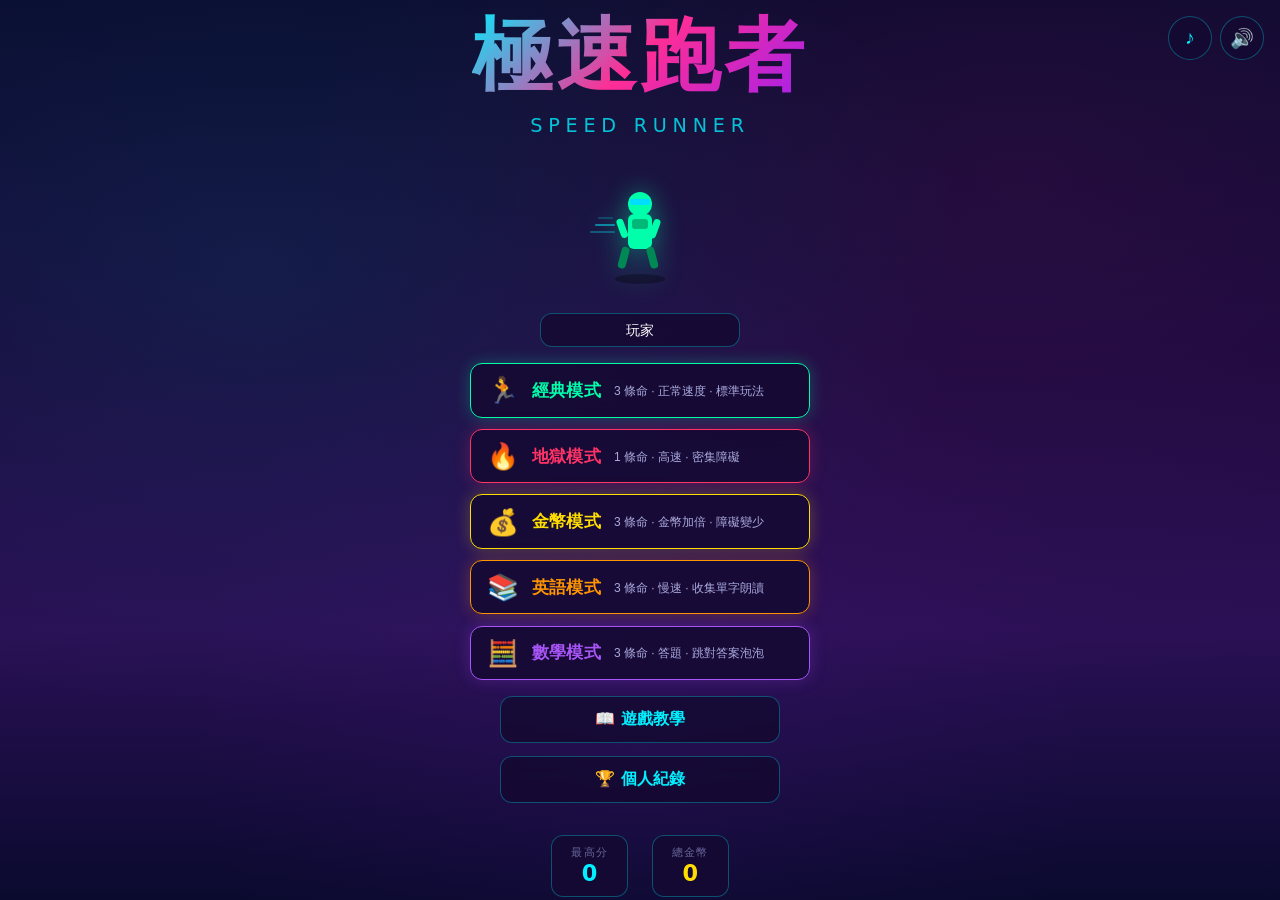
==== index.html @ d7c60a88 "再調慢遊戲速度：初始2.8上限8.5，各模式同步降速" ====
<!DOCTYPE html>
<html lang="zh-TW">
  <head>
    <meta charset="UTF-8" />
    <meta name="viewport" content="width=device-width, initial-scale=1.0, maximum-scale=1.0, user-scalable=no, viewport-fit=cover" />
    <meta name="theme-color" content="#0a0a2e" />
    <meta name="description" content="極速跑者 Speed Runner - 無盡跑酷網頁遊戲" />
    <title>極速跑者 Speed Runner</title>
    <!-- PWA：可安裝到主畫面／桌面 -->
    <link rel="manifest" href="manifest.webmanifest" />
    <link rel="icon" type="image/png" href="icons/icon-192.png" />
    <link rel="apple-touch-icon" href="icons/apple-touch-icon.png" />
    <meta name="mobile-web-app-capable" content="yes" />
    <meta name="apple-mobile-web-app-capable" content="yes" />
    <meta name="apple-mobile-web-app-status-bar-style" content="black-translucent" />
    <meta name="apple-mobile-web-app-title" content="極速跑者" />
    <style>
      html, body { margin: 0; padding: 0; overflow: hidden; background: #0a0a2e; }
      #root { width: 100vw; height: 100vh; height: 100dvh; }
      .app-loading {
        display: flex; align-items: center; justify-content: center;
        width: 100vw; height: 100vh; color: #00f0ff;
        font-family: system-ui, sans-serif; font-size: 1.2rem;
      }
    </style>
    <script type="module" crossorigin src="./assets/index-CB9RARHy.js"></script>
    <link rel="stylesheet" crossorigin href="./assets/index-DEBLhqp8.css">
  </head>
  <body>
    <div id="root">
      <div class="app-loading">載入中…</div>
    </div>
  </body>
</html>
---- assets/index-DEBLhqp8.css ----
:root{--neon-cyan: #00f0ff;--neon-pink: #ff2d95;--neon-purple: #a020f0;--neon-yellow: #ffdd00;--neon-green: #00ffaa;--bg-dark: #0a0a2e;--bg-mid: #1a0a3e;--bg-panel: rgba(20, 10, 50, .85);--bg-panel-light: rgba(40, 20, 80, .7);--border-glow: rgba(0, 240, 255, .3);--text-primary: #ffffff;--text-secondary: #aaaadd;--text-muted: #666699;--danger: #ff3366;--success: #00ffaa;--warning: #ffdd00;--radius: 12px;--radius-lg: 20px;--transition: .2s ease;--font: system-ui, "Microsoft JhengHei", "PingFang TC", sans-serif}*{margin:0;padding:0;box-sizing:border-box;-webkit-tap-highlight-color:transparent}html,body,#root{width:100%;height:100vh;height:100dvh;overflow:hidden;background:var(--bg-dark);font-family:var(--font);color:var(--text-primary);user-select:none;-webkit-user-select:none;touch-action:none}.app{width:100%;height:100%;position:relative;overflow:hidden}@keyframes fadeIn{0%{opacity:0}to{opacity:1}}@keyframes slideUp{0%{opacity:0;transform:translateY(30px)}to{opacity:1;transform:translateY(0)}}@keyframes glowPulse{0%,to{text-shadow:0 0 10px var(--neon-cyan),0 0 20px var(--neon-cyan),0 0 40px var(--neon-cyan)}50%{text-shadow:0 0 15px var(--neon-cyan),0 0 30px var(--neon-cyan),0 0 60px var(--neon-cyan)}}@keyframes float{0%,to{transform:translateY(0)}50%{transform:translateY(-8px)}}@keyframes spin{0%{transform:rotate(0)}to{transform:rotate(360deg)}}@keyframes shimmer{0%{background-position:-200% 0}to{background-position:200% 0}}@keyframes pulse{0%,to{opacity:1}50%{opacity:.6}}.start-screen{width:100%;height:100%;display:flex;flex-direction:column;align-items:center;justify-content:center;position:relative;background:linear-gradient(180deg,#0a0a2e,#1a0a3e 40%,#2a1055,#0a0a2e);animation:fadeIn .5s ease;overflow:hidden}.start-screen:before{content:"";position:absolute;top:0;right:0;bottom:0;left:0;background:radial-gradient(ellipse at 20% 30%,rgba(0,240,255,.08) 0%,transparent 50%),radial-gradient(ellipse at 80% 20%,rgba(255,45,149,.08) 0%,transparent 50%),radial-gradient(ellipse at 50% 80%,rgba(160,32,240,.06) 0%,transparent 50%);pointer-events:none}.start-screen__logo{font-size:clamp(2.5rem,8vw,5rem);font-weight:900;letter-spacing:.05em;background:linear-gradient(135deg,var(--neon-cyan),var(--neon-pink),var(--neon-purple));-webkit-background-clip:text;background-clip:text;-webkit-text-fill-color:transparent;animation:glowPulse 3s ease-in-out infinite;margin-bottom:.2rem;z-index:2}.start-screen__subtitle{font-size:clamp(.8rem,3vw,1.2rem);color:var(--neon-cyan);letter-spacing:.3em;margin-bottom:2rem;opacity:.8;z-index:2}.start-screen__character{width:120px;height:120px;margin-bottom:1.5rem;z-index:2;animation:float 3s ease-in-out infinite}.start-screen__buttons{display:flex;flex-direction:column;gap:.8rem;width:min(280px,80vw);z-index:2}.mode-select{display:flex;flex-direction:column;gap:.7rem;width:min(340px,88vw);z-index:2;margin-bottom:1rem}.mode-card{background:var(--bg-panel);border:1.5px solid;border-radius:var(--radius);padding:.7rem 1rem;cursor:pointer;text-align:left;display:flex;align-items:center;gap:.8rem;transition:transform .15s ease,box-shadow .2s ease;-webkit-backdrop-filter:blur(8px);backdrop-filter:blur(8px);-webkit-tap-highlight-color:transparent}.mode-card:active{transform:scale(.97)}.mode-card__icon{font-size:1.6rem;flex-shrink:0}.mode-card__label{font-size:1.05rem;font-weight:700;letter-spacing:.02em}.mode-card__desc{font-size:.75rem;color:var(--text-secondary);margin-top:.15rem}.start-screen__stats{display:flex;gap:1.5rem;margin-top:2rem;z-index:2}.stat-card{background:var(--bg-panel);border:1px solid var(--border-glow);border-radius:var(--radius);padding:.6rem 1.2rem;text-align:center;-webkit-backdrop-filter:blur(8px);backdrop-filter:blur(8px)}.stat-card__label{font-size:.7rem;color:var(--text-muted);text-transform:uppercase;letter-spacing:.1em}.stat-card__value{font-size:1.4rem;font-weight:700;color:var(--neon-yellow)}.stat-card--score .stat-card__value{color:var(--neon-cyan)}.btn{display:inline-flex;align-items:center;justify-content:center;gap:.5rem;padding:.75rem 1.5rem;border:none;border-radius:var(--radius);font-family:var(--font);font-size:1rem;font-weight:600;cursor:pointer;transition:var(--transition);position:relative;overflow:hidden;-webkit-tap-highlight-color:transparent}.btn:active{transform:scale(.96)}.btn--primary{background:linear-gradient(135deg,var(--neon-cyan),#0088ff);color:#001020;box-shadow:0 0 20px #00f0ff66,inset 0 1px #ffffff4d}.btn--primary:hover{box-shadow:0 0 30px #00f0ff99,inset 0 1px #ffffff4d}.btn--secondary{background:var(--bg-panel);color:var(--neon-cyan);border:1px solid var(--border-glow);-webkit-backdrop-filter:blur(8px);backdrop-filter:blur(8px)}.btn--secondary:hover{background:var(--bg-panel-light);border-color:var(--neon-cyan)}.btn--danger{background:linear-gradient(135deg,var(--danger),#cc0044);color:#fff}.btn--ghost{background:transparent;color:var(--text-secondary);border:1px solid var(--text-muted)}.btn--ghost:hover{color:var(--text-primary);border-color:var(--neon-cyan)}.btn:disabled{opacity:.4;cursor:not-allowed}.sound-toggle{position:absolute;top:1rem;right:1rem;display:flex;gap:.5rem;z-index:10}.sound-toggle__btn{width:44px;height:44px;border:1px solid var(--border-glow);background:var(--bg-panel);border-radius:50%;color:var(--neon-cyan);font-size:1.2rem;cursor:pointer;display:flex;align-items:center;justify-content:center;transition:var(--transition);-webkit-backdrop-filter:blur(8px);backdrop-filter:blur(8px)}.sound-toggle__btn:hover{border-color:var(--neon-cyan);box-shadow:0 0 12px #00f0ff4d}.sound-toggle__btn--off{color:var(--text-muted)}.nickname-input{margin-bottom:1rem;z-index:2}.nickname-input input{background:var(--bg-panel);border:1px solid var(--border-glow);border-radius:var(--radius);padding:.5rem 1rem;color:var(--text-primary);font-family:var(--font);font-size:.9rem;width:min(200px,60vw);text-align:center;outline:none;transition:var(--transition)}.nickname-input input:focus{border-color:var(--neon-cyan);box-shadow:0 0 12px #00f0ff4d}.game-screen{width:100%;height:100%;position:relative;background:var(--bg-dark)}.game-canvas{display:block;width:100%;height:100%;touch-action:none}.hud{position:absolute;top:0;left:0;right:0;padding:.8rem 1rem;display:flex;justify-content:space-between;align-items:flex-start;pointer-events:none;z-index:5}.hud__left,.hud__right{display:flex;flex-direction:column;gap:.4rem}.hud__right{align-items:flex-end}.hud-item{background:var(--bg-panel);border:1px solid var(--border-glow);border-radius:var(--radius);padding:.3rem .7rem;-webkit-backdrop-filter:blur(8px);backdrop-filter:blur(8px);font-size:.85rem;font-weight:600;display:flex;align-items:center;gap:.3rem}.hud-item__label{color:var(--text-muted);font-size:.7rem}.hud-item__value{color:var(--neon-cyan)}.hud-item--coins .hud-item__value{color:var(--neon-yellow)}.hud-item--distance .hud-item__value{color:var(--neon-green)}.hud__lives{display:flex;gap:.3rem}.heart{width:20px;height:20px;color:var(--danger);filter:drop-shadow(0 0 4px rgba(255,51,102,.5))}.heart--empty{color:var(--text-muted);filter:none}.hud__pause-btn{width:44px;height:44px;border:1px solid var(--border-glow);background:var(--bg-panel);border-radius:50%;color:var(--neon-cyan);font-size:1.1rem;cursor:pointer;display:flex;align-items:center;justify-content:center;pointer-events:auto;-webkit-backdrop-filter:blur(8px);backdrop-filter:blur(8px);transition:var(--transition)}.hud__pause-btn:hover{border-color:var(--neon-cyan);box-shadow:0 0 12px #00f0ff4d}.powerup-bar{position:absolute;bottom:1rem;left:50%;transform:translate(-50%);display:flex;gap:.5rem;z-index:5;pointer-events:none}.powerup-badge{display:flex;align-items:center;gap:.3rem;background:var(--bg-panel);border:1px solid;border-radius:var(--radius);padding:.3rem .6rem;-webkit-backdrop-filter:blur(8px);backdrop-filter:blur(8px);font-size:.75rem;font-weight:600;animation:fadeIn .3s ease}.powerup-badge__bar{width:40px;height:4px;background:#ffffff26;border-radius:2px;overflow:hidden}.powerup-badge__fill{height:100%;border-radius:2px;transition:width .1s linear}.overlay{position:absolute;top:0;right:0;bottom:0;left:0;background:#050519bf;-webkit-backdrop-filter:blur(8px);backdrop-filter:blur(8px);display:flex;align-items:center;justify-content:center;z-index:20;animation:fadeIn .2s ease}.overlay__panel{background:var(--bg-panel);border:1px solid var(--border-glow);border-radius:var(--radius-lg);padding:2rem;text-align:center;min-width:min(320px,85vw);box-shadow:0 0 40px #00f0ff26;animation:slideUp .3s ease}.overlay__title{font-size:1.8rem;font-weight:800;color:var(--neon-cyan);margin-bottom:1.5rem;text-shadow:0 0 20px rgba(0,240,255,.5)}.overlay__buttons{display:flex;flex-direction:column;gap:.6rem}.gameover__new-record{color:var(--neon-yellow);font-size:1.1rem;font-weight:700;margin-bottom:.5rem;animation:pulse 1s ease-in-out infinite}.gameover__stats{display:flex;flex-direction:column;gap:.6rem;margin-bottom:1.5rem}.gameover__stat{display:flex;justify-content:space-between;align-items:center;padding:.5rem 1rem;background:var(--bg-panel-light);border-radius:var(--radius)}.gameover__stat-label{color:var(--text-secondary);font-size:.9rem}.gameover__stat-value{color:var(--neon-cyan);font-weight:700;font-size:1.1rem}.tutorial-screen{width:100%;height:100%;display:flex;flex-direction:column;align-items:center;justify-content:center;padding:1.5rem;background:linear-gradient(180deg,#0a0a2e,#1a0a3e);animation:fadeIn .3s ease;overflow-y:auto}.tutorial-screen__title{font-size:1.8rem;font-weight:800;color:var(--neon-cyan);margin-bottom:1.5rem;text-shadow:0 0 20px rgba(0,240,255,.4)}.tutorial-grid{display:grid;grid-template-columns:repeat(auto-fit,minmax(140px,1fr));gap:1rem;max-width:600px;margin-bottom:2rem}.tutorial-card{background:var(--bg-panel);border:1px solid var(--border-glow);border-radius:var(--radius);padding:1rem;text-align:center;-webkit-backdrop-filter:blur(8px);backdrop-filter:blur(8px)}.tutorial-card__icon{font-size:2rem;margin-bottom:.5rem;color:var(--neon-cyan)}.tutorial-card__title{font-size:.95rem;font-weight:700;margin-bottom:.3rem}.tutorial-card__desc{font-size:.8rem;color:var(--text-secondary);line-height:1.4}.leaderboard-screen{width:100%;height:100%;display:flex;flex-direction:column;align-items:center;padding:1.5rem;background:linear-gradient(180deg,#0a0a2e,#1a0a3e);animation:fadeIn .3s ease;overflow-y:auto}.leaderboard-screen__title{font-size:1.8rem;font-weight:800;color:var(--neon-cyan);margin-bottom:1.5rem;text-shadow:0 0 20px rgba(0,240,255,.4)}.leaderboard-best{display:flex;gap:1rem;margin-bottom:1.5rem;width:min(500px,90vw)}.leaderboard-best__card{flex:1;background:var(--bg-panel);border:1px solid var(--border-glow);border-radius:var(--radius);padding:.8rem;text-align:center}.leaderboard-best__label{font-size:.75rem;color:var(--text-muted);text-transform:uppercase;letter-spacing:.05em}.leaderboard-best__value{font-size:1.4rem;font-weight:800}.leaderboard-records{width:min(500px,90vw);max-height:40vh;overflow-y:auto}.leaderboard-record{display:flex;justify-content:space-between;align-items:center;padding:.5rem 1rem;background:var(--bg-panel);border:1px solid var(--border-glow);border-radius:var(--radius);margin-bottom:.4rem;font-size:.85rem}.leaderboard-record__rank{color:var(--neon-yellow);font-weight:700;width:30px}.leaderboard-record__info{flex:1;color:var(--text-secondary);font-size:.75rem}.leaderboard-record__score{color:var(--neon-cyan);font-weight:700}.leaderboard-empty{color:var(--text-muted);text-align:center;padding:2rem}.leaderboard-note{margin-top:1rem;font-size:.75rem;color:var(--text-muted);text-align:center;max-width:400px}.touch-controls{position:absolute;bottom:0;left:0;right:0;display:none;justify-content:space-between;align-items:flex-end;padding:1rem;z-index:10;pointer-events:none}.touch-controls--visible{display:flex}.touch-controls__group{display:flex;gap:1.2rem;pointer-events:auto}.touch-btn{min-width:96px;height:60px;padding:0 1.1rem;border:1px solid var(--border-glow);background:var(--bg-panel);border-radius:999px;color:var(--neon-cyan);font-size:1.05rem;font-weight:700;cursor:pointer;display:flex;align-items:center;justify-content:center;gap:.35rem;-webkit-backdrop-filter:blur(8px);backdrop-filter:blur(8px);transition:var(--transition);-webkit-tap-highlight-color:transparent}.touch-btn--slide{color:#ff6bb5}.touch-btn:active{background:var(--bg-panel-light);border-color:var(--neon-cyan);box-shadow:0 0 12px #00f0ff4d;transform:scale(.92)}@media (max-width: 768px){.start-screen__logo{font-size:2.5rem}.hud{padding:.5rem}.hud-item{font-size:.75rem;padding:.25rem .5rem}.overlay__panel{padding:1.5rem}}@media (orientation: landscape) and (max-height: 500px){.start-screen{justify-content:flex-start;padding-top:1rem}.start-screen__logo{font-size:2rem;margin-bottom:.2rem}.start-screen__subtitle{margin-bottom:.5rem}.start-screen__character{display:none}.start-screen__buttons{flex-direction:row;flex-wrap:wrap;justify-content:center;width:100%;max-width:600px}.start-screen__buttons .btn{width:auto;padding:.5rem 1rem}.start-screen__stats{margin-top:.8rem;gap:.8rem}}@media (max-width: 480px){.touch-controls--visible{display:flex}}::-webkit-scrollbar{width:6px}::-webkit-scrollbar-track{background:transparent}::-webkit-scrollbar-thumb{background:var(--border-glow);border-radius:3px}
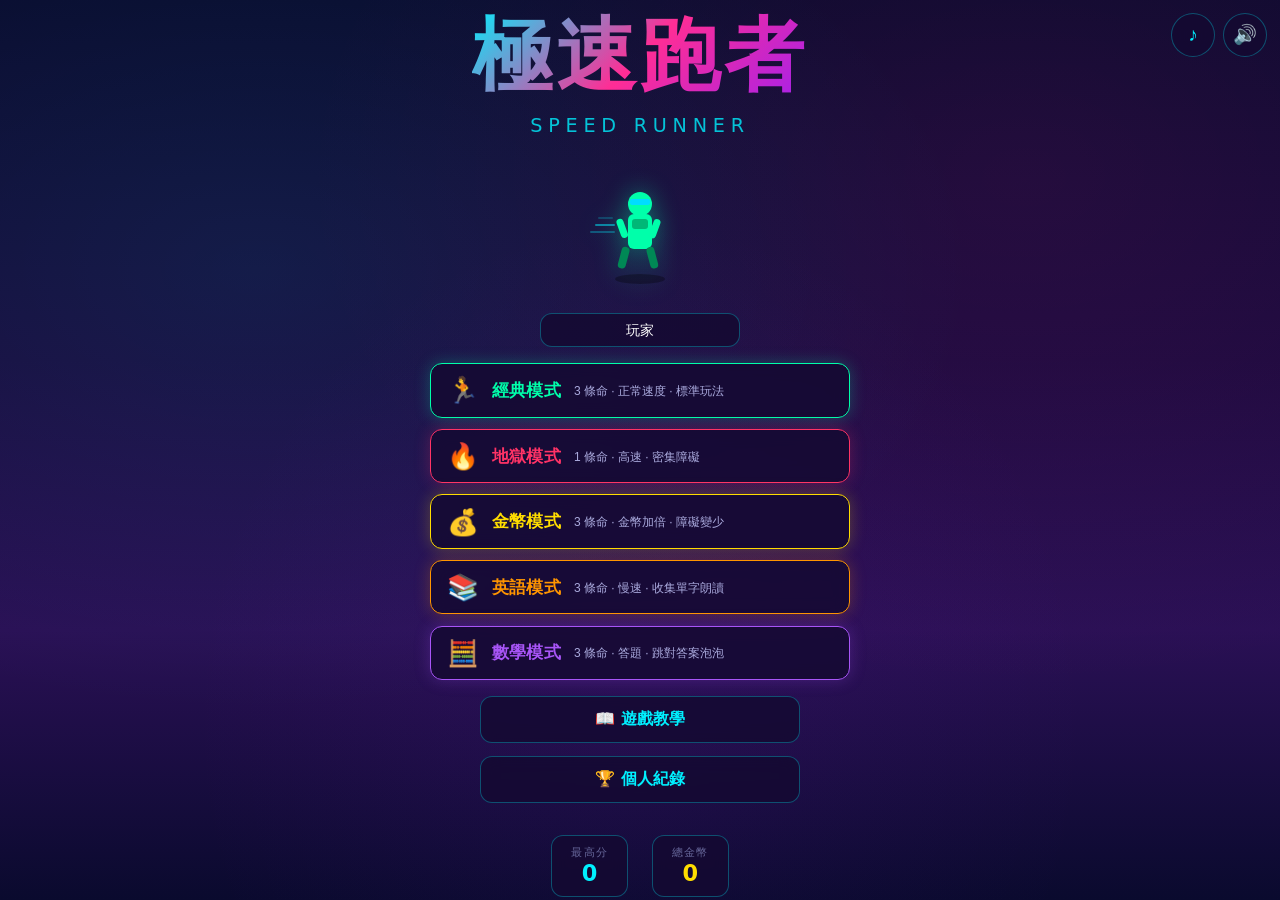
==== commit f16c627f: "適配各種手機平板：安全區域、響應式尺寸、iOS動態網址列、橫屏優化" ====
--- a/index.html
+++ b/index.html
@@ -23,8 +23,8 @@
         font-family: system-ui, sans-serif; font-size: 1.2rem;
       }
     </style>
-    <script type="module" crossorigin src="./assets/index-CB9RARHy.js"></script>
-    <link rel="stylesheet" crossorigin href="./assets/index-DEBLhqp8.css">
+    <script type="module" crossorigin src="./assets/index-eSO0o65W.js"></script>
+    <link rel="stylesheet" crossorigin href="./assets/index-DS0t7tgN.css">
   </head>
   <body>
     <div id="root">
--- a/assets/index-DS0t7tgN.css
+++ b/assets/index-DS0t7tgN.css
@@ -0,0 +1 @@
+:root{--neon-cyan: #00f0ff;--neon-pink: #ff2d95;--neon-purple: #a020f0;--neon-yellow: #ffdd00;--neon-green: #00ffaa;--bg-dark: #0a0a2e;--bg-mid: #1a0a3e;--bg-panel: rgba(20, 10, 50, .85);--bg-panel-light: rgba(40, 20, 80, .7);--border-glow: rgba(0, 240, 255, .3);--text-primary: #ffffff;--text-secondary: #aaaadd;--text-muted: #666699;--danger: #ff3366;--success: #00ffaa;--warning: #ffdd00;--radius: 12px;--radius-lg: 20px;--transition: .2s ease;--font: system-ui, "Microsoft JhengHei", "PingFang TC", sans-serif;--safe-top: env(safe-area-inset-top, 0px);--safe-bottom: env(safe-area-inset-bottom, 0px);--safe-left: env(safe-area-inset-left, 0px);--safe-right: env(safe-area-inset-right, 0px)}*{margin:0;padding:0;box-sizing:border-box;-webkit-tap-highlight-color:transparent}html,body,#root{width:100%;height:100vh;height:100dvh;overflow:hidden;background:var(--bg-dark);font-family:var(--font);color:var(--text-primary);user-select:none;-webkit-user-select:none;touch-action:none}.app{width:100%;height:100%;position:relative;overflow:hidden}@keyframes fadeIn{0%{opacity:0}to{opacity:1}}@keyframes slideUp{0%{opacity:0;transform:translateY(30px)}to{opacity:1;transform:translateY(0)}}@keyframes glowPulse{0%,to{text-shadow:0 0 10px var(--neon-cyan),0 0 20px var(--neon-cyan),0 0 40px var(--neon-cyan)}50%{text-shadow:0 0 15px var(--neon-cyan),0 0 30px var(--neon-cyan),0 0 60px var(--neon-cyan)}}@keyframes float{0%,to{transform:translateY(0)}50%{transform:translateY(-8px)}}@keyframes spin{0%{transform:rotate(0)}to{transform:rotate(360deg)}}@keyframes shimmer{0%{background-position:-200% 0}to{background-position:200% 0}}@keyframes pulse{0%,to{opacity:1}50%{opacity:.6}}.start-screen{width:100%;height:100%;display:flex;flex-direction:column;align-items:center;justify-content:center;position:relative;background:linear-gradient(180deg,#0a0a2e,#1a0a3e 40%,#2a1055,#0a0a2e);animation:fadeIn .5s ease;overflow:hidden;padding:calc(1rem + var(--safe-top)) calc(1rem + var(--safe-right)) calc(1rem + var(--safe-bottom)) calc(1rem + var(--safe-left))}.start-screen:before{content:"";position:absolute;top:0;right:0;bottom:0;left:0;background:radial-gradient(ellipse at 20% 30%,rgba(0,240,255,.08) 0%,transparent 50%),radial-gradient(ellipse at 80% 20%,rgba(255,45,149,.08) 0%,transparent 50%),radial-gradient(ellipse at 50% 80%,rgba(160,32,240,.06) 0%,transparent 50%);pointer-events:none}.start-screen__logo{font-size:clamp(2.5rem,8vw,5rem);font-weight:900;letter-spacing:.05em;background:linear-gradient(135deg,var(--neon-cyan),var(--neon-pink),var(--neon-purple));-webkit-background-clip:text;background-clip:text;-webkit-text-fill-color:transparent;animation:glowPulse 3s ease-in-out infinite;margin-bottom:.2rem;z-index:2}.start-screen__subtitle{font-size:clamp(.8rem,3vw,1.2rem);color:var(--neon-cyan);letter-spacing:.3em;margin-bottom:2rem;opacity:.8;z-index:2}.start-screen__character{width:120px;height:120px;margin-bottom:1.5rem;z-index:2;animation:float 3s ease-in-out infinite}.start-screen__buttons{display:flex;flex-direction:column;gap:.8rem;width:min(280px,80vw);z-index:2}.mode-select{display:flex;flex-direction:column;gap:.7rem;width:min(340px,88vw);z-index:2;margin-bottom:1rem}.mode-card{background:var(--bg-panel);border:1.5px solid;border-radius:var(--radius);padding:.7rem 1rem;cursor:pointer;text-align:left;display:flex;align-items:center;gap:.8rem;transition:transform .15s ease,box-shadow .2s ease;-webkit-backdrop-filter:blur(8px);backdrop-filter:blur(8px);-webkit-tap-highlight-color:transparent}.mode-card:active{transform:scale(.97)}.mode-card__icon{font-size:1.6rem;flex-shrink:0}.mode-card__label{font-size:1.05rem;font-weight:700;letter-spacing:.02em}.mode-card__desc{font-size:.75rem;color:var(--text-secondary);margin-top:.15rem}.start-screen__stats{display:flex;gap:1.5rem;margin-top:2rem;z-index:2}.stat-card{background:var(--bg-panel);border:1px solid var(--border-glow);border-radius:var(--radius);padding:.6rem 1.2rem;text-align:center;-webkit-backdrop-filter:blur(8px);backdrop-filter:blur(8px)}.stat-card__label{font-size:.7rem;color:var(--text-muted);text-transform:uppercase;letter-spacing:.1em}.stat-card__value{font-size:1.4rem;font-weight:700;color:var(--neon-yellow)}.stat-card--score .stat-card__value{color:var(--neon-cyan)}.btn{display:inline-flex;align-items:center;justify-content:center;gap:.5rem;padding:.75rem 1.5rem;border:none;border-radius:var(--radius);font-family:var(--font);font-size:1rem;font-weight:600;cursor:pointer;transition:var(--transition);position:relative;overflow:hidden;-webkit-tap-highlight-color:transparent}.btn:active{transform:scale(.96)}.btn--primary{background:linear-gradient(135deg,var(--neon-cyan),#0088ff);color:#001020;box-shadow:0 0 20px #00f0ff66,inset 0 1px #ffffff4d}.btn--primary:hover{box-shadow:0 0 30px #00f0ff99,inset 0 1px #ffffff4d}.btn--secondary{background:var(--bg-panel);color:var(--neon-cyan);border:1px solid var(--border-glow);-webkit-backdrop-filter:blur(8px);backdrop-filter:blur(8px)}.btn--secondary:hover{background:var(--bg-panel-light);border-color:var(--neon-cyan)}.btn--danger{background:linear-gradient(135deg,var(--danger),#cc0044);color:#fff}.btn--ghost{background:transparent;color:var(--text-secondary);border:1px solid var(--text-muted)}.btn--ghost:hover{color:var(--text-primary);border-color:var(--neon-cyan)}.btn:disabled{opacity:.4;cursor:not-allowed}.sound-toggle{position:absolute;top:calc(.8rem + var(--safe-top));right:calc(.8rem + var(--safe-right));display:flex;gap:.5rem;z-index:10}.sound-toggle__btn{width:44px;height:44px;border:1px solid var(--border-glow);background:var(--bg-panel);border-radius:50%;color:var(--neon-cyan);font-size:1.2rem;cursor:pointer;display:flex;align-items:center;justify-content:center;transition:var(--transition);-webkit-backdrop-filter:blur(8px);backdrop-filter:blur(8px)}.sound-toggle__btn:hover{border-color:var(--neon-cyan);box-shadow:0 0 12px #00f0ff4d}.sound-toggle__btn--off{color:var(--text-muted)}.nickname-input{margin-bottom:1rem;z-index:2}.nickname-input input{background:var(--bg-panel);border:1px solid var(--border-glow);border-radius:var(--radius);padding:.5rem 1rem;color:var(--text-primary);font-family:var(--font);font-size:.9rem;width:min(200px,60vw);text-align:center;outline:none;transition:var(--transition)}.nickname-input input:focus{border-color:var(--neon-cyan);box-shadow:0 0 12px #00f0ff4d}.game-screen{width:100%;height:100%;position:relative;background:var(--bg-dark)}.game-canvas{display:block;width:100%;height:100%;touch-action:none}.hud{position:absolute;top:0;left:0;right:0;padding:calc(.5rem + var(--safe-top)) calc(.7rem + var(--safe-right)) .5rem calc(.7rem + var(--safe-left));display:flex;justify-content:space-between;align-items:flex-start;pointer-events:none;z-index:5;gap:.4rem}.hud__left,.hud__right{display:flex;flex-direction:column;gap:.4rem}.hud__right{align-items:flex-end}.hud-item{background:var(--bg-panel);border:1px solid var(--border-glow);border-radius:var(--radius);padding:.3rem .7rem;-webkit-backdrop-filter:blur(8px);backdrop-filter:blur(8px);font-size:.85rem;font-weight:600;display:flex;align-items:center;gap:.3rem}.hud-item__label{color:var(--text-muted);font-size:.7rem}.hud-item__value{color:var(--neon-cyan)}.hud-item--coins .hud-item__value{color:var(--neon-yellow)}.hud-item--distance .hud-item__value{color:var(--neon-green)}.hud__lives{display:flex;gap:.3rem}.heart{width:20px;height:20px;color:var(--danger);filter:drop-shadow(0 0 4px rgba(255,51,102,.5))}.heart--empty{color:var(--text-muted);filter:none}.hud__pause-btn{width:44px;height:44px;border:1px solid var(--border-glow);background:var(--bg-panel);border-radius:50%;color:var(--neon-cyan);font-size:1.1rem;cursor:pointer;display:flex;align-items:center;justify-content:center;pointer-events:auto;-webkit-backdrop-filter:blur(8px);backdrop-filter:blur(8px);transition:var(--transition)}.hud__pause-btn:hover{border-color:var(--neon-cyan);box-shadow:0 0 12px #00f0ff4d}.powerup-bar{position:absolute;bottom:calc(1rem + var(--safe-bottom));left:50%;transform:translate(-50%);display:flex;gap:.5rem;z-index:5;pointer-events:none}.powerup-badge{display:flex;align-items:center;gap:.3rem;background:var(--bg-panel);border:1px solid;border-radius:var(--radius);padding:.3rem .6rem;-webkit-backdrop-filter:blur(8px);backdrop-filter:blur(8px);font-size:.75rem;font-weight:600;animation:fadeIn .3s ease}.powerup-badge__bar{width:40px;height:4px;background:#ffffff26;border-radius:2px;overflow:hidden}.powerup-badge__fill{height:100%;border-radius:2px;transition:width .1s linear}.overlay{position:absolute;top:0;right:0;bottom:0;left:0;background:#050519bf;-webkit-backdrop-filter:blur(8px);backdrop-filter:blur(8px);display:flex;align-items:center;justify-content:center;z-index:20;animation:fadeIn .2s ease}.overlay__panel{background:var(--bg-panel);border:1px solid var(--border-glow);border-radius:var(--radius-lg);padding:2rem;text-align:center;min-width:min(320px,85vw);max-width:calc(100vw - 2rem - var(--safe-left) - var(--safe-right));max-height:calc(100vh - 2rem - var(--safe-top) - var(--safe-bottom));overflow-y:auto;box-shadow:0 0 40px #00f0ff26;animation:slideUp .3s ease}.overlay__title{font-size:1.8rem;font-weight:800;color:var(--neon-cyan);margin-bottom:1.5rem;text-shadow:0 0 20px rgba(0,240,255,.5)}.overlay__buttons{display:flex;flex-direction:column;gap:.6rem}.gameover__new-record{color:var(--neon-yellow);font-size:1.1rem;font-weight:700;margin-bottom:.5rem;animation:pulse 1s ease-in-out infinite}.gameover__stats{display:flex;flex-direction:column;gap:.6rem;margin-bottom:1.5rem}.gameover__stat{display:flex;justify-content:space-between;align-items:center;padding:.5rem 1rem;background:var(--bg-panel-light);border-radius:var(--radius)}.gameover__stat-label{color:var(--text-secondary);font-size:.9rem}.gameover__stat-value{color:var(--neon-cyan);font-weight:700;font-size:1.1rem}.tutorial-screen{width:100%;height:100%;display:flex;flex-direction:column;align-items:center;justify-content:center;padding:calc(1.5rem + var(--safe-top)) calc(1.5rem + var(--safe-right)) calc(1.5rem + var(--safe-bottom)) calc(1.5rem + var(--safe-left));background:linear-gradient(180deg,#0a0a2e,#1a0a3e);animation:fadeIn .3s ease;overflow-y:auto}.tutorial-screen__title{font-size:1.8rem;font-weight:800;color:var(--neon-cyan);margin-bottom:1.5rem;text-shadow:0 0 20px rgba(0,240,255,.4)}.tutorial-grid{display:grid;grid-template-columns:repeat(auto-fit,minmax(140px,1fr));gap:1rem;max-width:600px;margin-bottom:2rem}.tutorial-card{background:var(--bg-panel);border:1px solid var(--border-glow);border-radius:var(--radius);padding:1rem;text-align:center;-webkit-backdrop-filter:blur(8px);backdrop-filter:blur(8px)}.tutorial-card__icon{font-size:2rem;margin-bottom:.5rem;color:var(--neon-cyan)}.tutorial-card__title{font-size:.95rem;font-weight:700;margin-bottom:.3rem}.tutorial-card__desc{font-size:.8rem;color:var(--text-secondary);line-height:1.4}.leaderboard-screen{width:100%;height:100%;display:flex;flex-direction:column;align-items:center;padding:calc(1.5rem + var(--safe-top)) calc(1.5rem + var(--safe-right)) calc(1.5rem + var(--safe-bottom)) calc(1.5rem + var(--safe-left));background:linear-gradient(180deg,#0a0a2e,#1a0a3e);animation:fadeIn .3s ease;overflow-y:auto}.leaderboard-screen__title{font-size:1.8rem;font-weight:800;color:var(--neon-cyan);margin-bottom:1.5rem;text-shadow:0 0 20px rgba(0,240,255,.4)}.leaderboard-best{display:flex;gap:1rem;margin-bottom:1.5rem;width:min(500px,90vw)}.leaderboard-best__card{flex:1;background:var(--bg-panel);border:1px solid var(--border-glow);border-radius:var(--radius);padding:.8rem;text-align:center}.leaderboard-best__label{font-size:.75rem;color:var(--text-muted);text-transform:uppercase;letter-spacing:.05em}.leaderboard-best__value{font-size:1.4rem;font-weight:800}.leaderboard-records{width:min(500px,90vw);max-height:40vh;overflow-y:auto}.leaderboard-record{display:flex;justify-content:space-between;align-items:center;padding:.5rem 1rem;background:var(--bg-panel);border:1px solid var(--border-glow);border-radius:var(--radius);margin-bottom:.4rem;font-size:.85rem}.leaderboard-record__rank{color:var(--neon-yellow);font-weight:700;width:30px}.leaderboard-record__info{flex:1;color:var(--text-secondary);font-size:.75rem}.leaderboard-record__score{color:var(--neon-cyan);font-weight:700}.leaderboard-empty{color:var(--text-muted);text-align:center;padding:2rem}.leaderboard-note{margin-top:1rem;font-size:.75rem;color:var(--text-muted);text-align:center;max-width:400px}.touch-controls{position:absolute;bottom:0;left:0;right:0;display:none;justify-content:space-between;align-items:flex-end;padding:.8rem 1rem calc(.8rem + var(--safe-bottom));z-index:10;pointer-events:none}.touch-controls--visible{display:flex}.touch-controls__group{display:flex;gap:.8rem;pointer-events:auto}.touch-btn{min-width:clamp(80px,22vw,130px);height:clamp(52px,9vh,68px);padding:0 clamp(.8rem,2vw,1.3rem);border:1px solid var(--border-glow);background:var(--bg-panel);border-radius:999px;color:var(--neon-cyan);font-size:clamp(.9rem,2.4vw,1.15rem);font-weight:700;cursor:pointer;display:flex;align-items:center;justify-content:center;gap:.3rem;-webkit-backdrop-filter:blur(8px);backdrop-filter:blur(8px);transition:var(--transition);-webkit-tap-highlight-color:transparent}.touch-btn--slide{color:#ff6bb5}.touch-btn:active{background:var(--bg-panel-light);border-color:var(--neon-cyan);box-shadow:0 0 12px #00f0ff4d;transform:scale(.92)}@media (max-width: 480px){.hud-item{font-size:.72rem;padding:.2rem .45rem}.hud-item__label{font-size:.62rem}.heart{width:16px;height:16px}.hud__pause-btn{width:38px;height:38px;font-size:1rem}.mode-card{padding:.55rem .8rem}.mode-card__label{font-size:.95rem}.overlay__panel{padding:1.2rem;min-width:min(280px,90vw)}.overlay__title{font-size:1.4rem}}@media (min-width: 768px) and (max-width: 1024px){.hud-item{font-size:.95rem;padding:.35rem .8rem}.hud__pause-btn{width:50px;height:50px;font-size:1.2rem}.heart{width:24px;height:24px}.sound-toggle__btn{width:50px;height:50px;font-size:1.4rem}.btn{font-size:1.1rem;padding:.85rem 1.6rem}}@media (orientation: landscape) and (max-height: 500px){.start-screen{justify-content:flex-start;padding-top:calc(.5rem + var(--safe-top))}.start-screen__logo{font-size:clamp(1.6rem,5vh,2.4rem);margin-bottom:.1rem}.start-screen__subtitle{margin-bottom:.4rem;font-size:.75rem}.start-screen__character{display:none}.start-screen__buttons{flex-direction:row;flex-wrap:wrap;justify-content:center;width:100%;max-width:600px;gap:.5rem}.start-screen__buttons .btn{width:auto;padding:.45rem .9rem;font-size:.85rem}.start-screen__stats{margin-top:.6rem;gap:.6rem}.stat-card{padding:.4rem .8rem}.stat-card__value{font-size:1.1rem}.hud{padding:calc(.3rem + var(--safe-top)) calc(.5rem + var(--safe-right)) .3rem calc(.5rem + var(--safe-left))}.hud-item{font-size:.7rem;padding:.15rem .4rem}.heart{width:14px;height:14px}.touch-btn{height:clamp(40px,11vh,52px);min-width:clamp(70px,15vw,110px);font-size:clamp(.8rem,2vw,1rem)}}@media (min-width: 1025px){.mode-select{width:min(420px,60vw)}.start-screen__buttons{width:min(320px,50vw)}}::-webkit-scrollbar{width:6px}::-webkit-scrollbar-track{background:transparent}::-webkit-scrollbar-thumb{background:var(--border-glow);border-radius:3px}
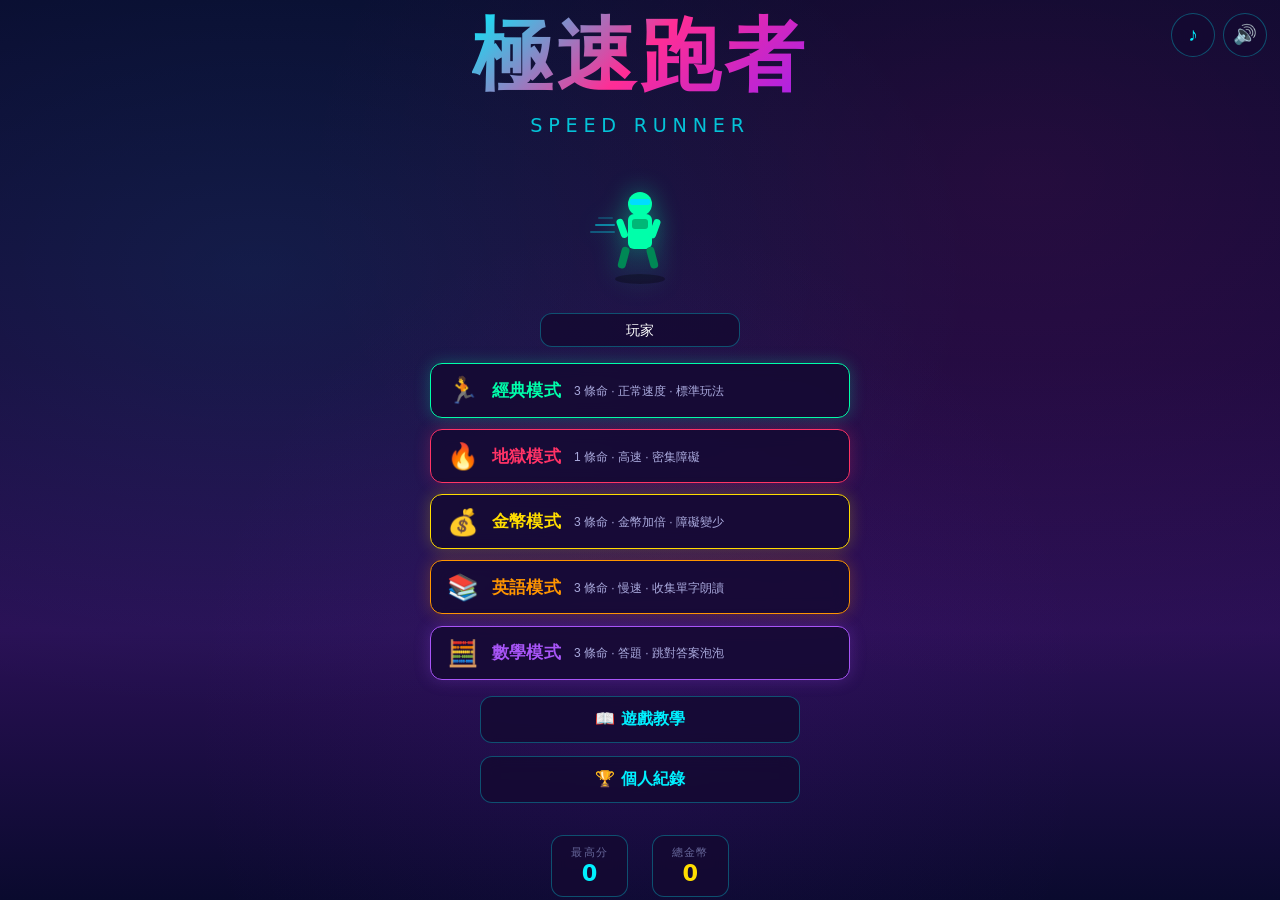
==== commit 7650324e: "調整手感：跳躍更高更久、滑行時間加長、障礙物間隔拉大" ====
--- a/index.html
+++ b/index.html
@@ -23,7 +23,7 @@
         font-family: system-ui, sans-serif; font-size: 1.2rem;
       }
     </style>
-    <script type="module" crossorigin src="./assets/index-eSO0o65W.js"></script>
+    <script type="module" crossorigin src="./assets/index-BTUTu0kx.js"></script>
     <link rel="stylesheet" crossorigin href="./assets/index-DS0t7tgN.css">
   </head>
   <body>
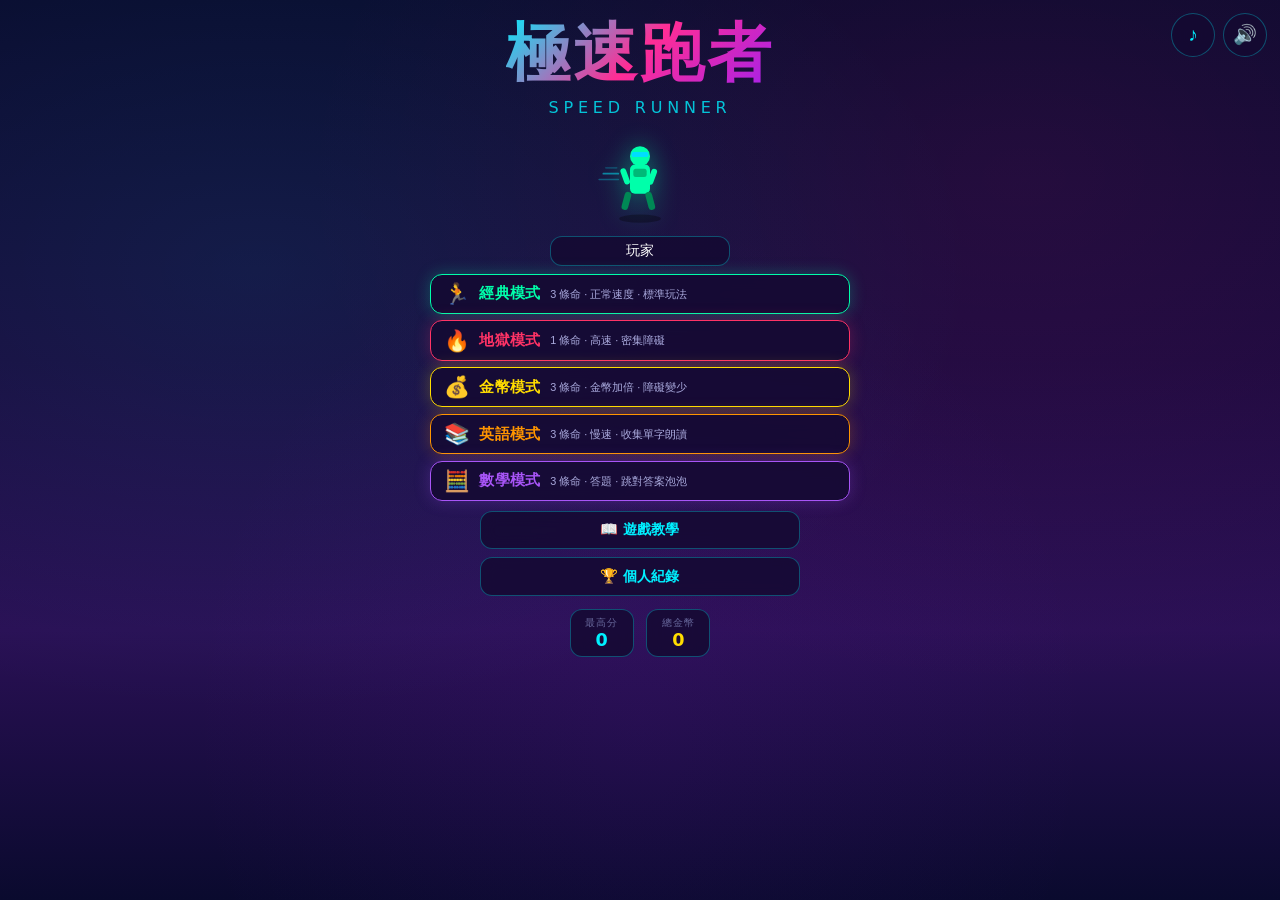
==== commit 9c8d78e6: "精簡主畫面：縮小標題/角色/卡片間距，手機一頁看完" ====
--- a/index.html
+++ b/index.html
@@ -23,8 +23,8 @@
         font-family: system-ui, sans-serif; font-size: 1.2rem;
       }
     </style>
-    <script type="module" crossorigin src="./assets/index-BTUTu0kx.js"></script>
-    <link rel="stylesheet" crossorigin href="./assets/index-DS0t7tgN.css">
+    <script type="module" crossorigin src="./assets/index-Dq6ZxQnH.js"></script>
+    <link rel="stylesheet" crossorigin href="./assets/index-DbuwLztr.css">
   </head>
   <body>
     <div id="root">
--- a/assets/index-DbuwLztr.css
+++ b/assets/index-DbuwLztr.css
@@ -0,0 +1 @@
+:root{--neon-cyan: #00f0ff;--neon-pink: #ff2d95;--neon-purple: #a020f0;--neon-yellow: #ffdd00;--neon-green: #00ffaa;--bg-dark: #0a0a2e;--bg-mid: #1a0a3e;--bg-panel: rgba(20, 10, 50, .85);--bg-panel-light: rgba(40, 20, 80, .7);--border-glow: rgba(0, 240, 255, .3);--text-primary: #ffffff;--text-secondary: #aaaadd;--text-muted: #666699;--danger: #ff3366;--success: #00ffaa;--warning: #ffdd00;--radius: 12px;--radius-lg: 20px;--transition: .2s ease;--font: system-ui, "Microsoft JhengHei", "PingFang TC", sans-serif;--safe-top: env(safe-area-inset-top, 0px);--safe-bottom: env(safe-area-inset-bottom, 0px);--safe-left: env(safe-area-inset-left, 0px);--safe-right: env(safe-area-inset-right, 0px)}*{margin:0;padding:0;box-sizing:border-box;-webkit-tap-highlight-color:transparent}html,body,#root{width:100%;height:100vh;height:100dvh;overflow:hidden;background:var(--bg-dark);font-family:var(--font);color:var(--text-primary);user-select:none;-webkit-user-select:none;touch-action:none}.app{width:100%;height:100%;position:relative;overflow:hidden}@keyframes fadeIn{0%{opacity:0}to{opacity:1}}@keyframes slideUp{0%{opacity:0;transform:translateY(30px)}to{opacity:1;transform:translateY(0)}}@keyframes glowPulse{0%,to{text-shadow:0 0 10px var(--neon-cyan),0 0 20px var(--neon-cyan),0 0 40px var(--neon-cyan)}50%{text-shadow:0 0 15px var(--neon-cyan),0 0 30px var(--neon-cyan),0 0 60px var(--neon-cyan)}}@keyframes float{0%,to{transform:translateY(0)}50%{transform:translateY(-8px)}}@keyframes spin{0%{transform:rotate(0)}to{transform:rotate(360deg)}}@keyframes shimmer{0%{background-position:-200% 0}to{background-position:200% 0}}@keyframes pulse{0%,to{opacity:1}50%{opacity:.6}}.start-screen{width:100%;height:100%;display:flex;flex-direction:column;align-items:center;justify-content:flex-start;position:relative;background:linear-gradient(180deg,#0a0a2e,#1a0a3e 40%,#2a1055,#0a0a2e);animation:fadeIn .5s ease;overflow-y:auto;overflow-x:hidden;-webkit-overflow-scrolling:touch;padding:calc(.6rem + var(--safe-top)) calc(.6rem + var(--safe-right)) calc(.6rem + var(--safe-bottom)) calc(.6rem + var(--safe-left))}.start-screen:before{content:"";position:absolute;top:0;right:0;bottom:0;left:0;background:radial-gradient(ellipse at 20% 30%,rgba(0,240,255,.08) 0%,transparent 50%),radial-gradient(ellipse at 80% 20%,rgba(255,45,149,.08) 0%,transparent 50%),radial-gradient(ellipse at 50% 80%,rgba(160,32,240,.06) 0%,transparent 50%);pointer-events:none}.start-screen__logo{font-size:clamp(2rem,7vw,4rem);font-weight:900;letter-spacing:.05em;background:linear-gradient(135deg,var(--neon-cyan),var(--neon-pink),var(--neon-purple));-webkit-background-clip:text;background-clip:text;-webkit-text-fill-color:transparent;animation:glowPulse 3s ease-in-out infinite;margin-bottom:.1rem;z-index:2}.start-screen__subtitle{font-size:clamp(.65rem,2.5vw,1rem);color:var(--neon-cyan);letter-spacing:.3em;margin-bottom:.6rem;opacity:.8;z-index:2}.start-screen__character{width:clamp(60px,18vw,100px);height:clamp(60px,18vw,100px);margin-bottom:.6rem;z-index:2;animation:float 3s ease-in-out infinite}.start-screen__buttons{display:flex;flex-direction:column;gap:.5rem;width:min(280px,85vw);z-index:2}.mode-select{display:flex;flex-direction:column;gap:.4rem;width:min(340px,90vw);z-index:2;margin-bottom:.6rem}.mode-card{background:var(--bg-panel);border:1.5px solid;border-radius:var(--radius);padding:.45rem .8rem;cursor:pointer;text-align:left;display:flex;align-items:center;gap:.6rem;transition:transform .15s ease,box-shadow .2s ease;-webkit-backdrop-filter:blur(8px);backdrop-filter:blur(8px);-webkit-tap-highlight-color:transparent}.mode-card:active{transform:scale(.97)}.mode-card__icon{font-size:1.3rem;flex-shrink:0}.mode-card__label{font-size:.95rem;font-weight:700;letter-spacing:.02em}.mode-card__desc{font-size:.68rem;color:var(--text-secondary);margin-top:.1rem}.start-screen__stats{display:flex;gap:.8rem;margin-top:.8rem;z-index:2}.stat-card{background:var(--bg-panel);border:1px solid var(--border-glow);border-radius:var(--radius);padding:.4rem .9rem;text-align:center;-webkit-backdrop-filter:blur(8px);backdrop-filter:blur(8px)}.stat-card__label{font-size:.62rem;color:var(--text-muted);text-transform:uppercase;letter-spacing:.1em}.stat-card__value{font-size:1.1rem;font-weight:700;color:var(--neon-yellow)}.stat-card--score .stat-card__value{color:var(--neon-cyan)}.btn{display:inline-flex;align-items:center;justify-content:center;gap:.4rem;padding:.55rem 1.2rem;border:none;border-radius:var(--radius);font-family:var(--font);font-size:.9rem;font-weight:600;cursor:pointer;transition:var(--transition);position:relative;overflow:hidden;-webkit-tap-highlight-color:transparent}.btn:active{transform:scale(.96)}.btn--primary{background:linear-gradient(135deg,var(--neon-cyan),#0088ff);color:#001020;box-shadow:0 0 20px #00f0ff66,inset 0 1px #ffffff4d}.btn--primary:hover{box-shadow:0 0 30px #00f0ff99,inset 0 1px #ffffff4d}.btn--secondary{background:var(--bg-panel);color:var(--neon-cyan);border:1px solid var(--border-glow);-webkit-backdrop-filter:blur(8px);backdrop-filter:blur(8px)}.btn--secondary:hover{background:var(--bg-panel-light);border-color:var(--neon-cyan)}.btn--danger{background:linear-gradient(135deg,var(--danger),#cc0044);color:#fff}.btn--ghost{background:transparent;color:var(--text-secondary);border:1px solid var(--text-muted)}.btn--ghost:hover{color:var(--text-primary);border-color:var(--neon-cyan)}.btn:disabled{opacity:.4;cursor:not-allowed}.sound-toggle{position:absolute;top:calc(.8rem + var(--safe-top));right:calc(.8rem + var(--safe-right));display:flex;gap:.5rem;z-index:10}.sound-toggle__btn{width:44px;height:44px;border:1px solid var(--border-glow);background:var(--bg-panel);border-radius:50%;color:var(--neon-cyan);font-size:1.2rem;cursor:pointer;display:flex;align-items:center;justify-content:center;transition:var(--transition);-webkit-backdrop-filter:blur(8px);backdrop-filter:blur(8px)}.sound-toggle__btn:hover{border-color:var(--neon-cyan);box-shadow:0 0 12px #00f0ff4d}.sound-toggle__btn--off{color:var(--text-muted)}.nickname-input{margin-bottom:.5rem;z-index:2}.nickname-input input{background:var(--bg-panel);border:1px solid var(--border-glow);border-radius:var(--radius);padding:.35rem .8rem;color:var(--text-primary);font-family:var(--font);font-size:.85rem;width:min(180px,55vw);text-align:center;outline:none;transition:var(--transition)}.nickname-input input:focus{border-color:var(--neon-cyan);box-shadow:0 0 12px #00f0ff4d}.game-screen{width:100%;height:100%;position:relative;background:var(--bg-dark)}.game-canvas{display:block;width:100%;height:100%;touch-action:none}.hud{position:absolute;top:0;left:0;right:0;padding:calc(.5rem + var(--safe-top)) calc(.7rem + var(--safe-right)) .5rem calc(.7rem + var(--safe-left));display:flex;justify-content:space-between;align-items:flex-start;pointer-events:none;z-index:5;gap:.4rem}.hud__left,.hud__right{display:flex;flex-direction:column;gap:.4rem}.hud__right{align-items:flex-end}.hud-item{background:var(--bg-panel);border:1px solid var(--border-glow);border-radius:var(--radius);padding:.3rem .7rem;-webkit-backdrop-filter:blur(8px);backdrop-filter:blur(8px);font-size:.85rem;font-weight:600;display:flex;align-items:center;gap:.3rem}.hud-item__label{color:var(--text-muted);font-size:.7rem}.hud-item__value{color:var(--neon-cyan)}.hud-item--coins .hud-item__value{color:var(--neon-yellow)}.hud-item--distance .hud-item__value{color:var(--neon-green)}.hud__lives{display:flex;gap:.3rem}.heart{width:20px;height:20px;color:var(--danger);filter:drop-shadow(0 0 4px rgba(255,51,102,.5))}.heart--empty{color:var(--text-muted);filter:none}.hud__pause-btn{width:44px;height:44px;border:1px solid var(--border-glow);background:var(--bg-panel);border-radius:50%;color:var(--neon-cyan);font-size:1.1rem;cursor:pointer;display:flex;align-items:center;justify-content:center;pointer-events:auto;-webkit-backdrop-filter:blur(8px);backdrop-filter:blur(8px);transition:var(--transition)}.hud__pause-btn:hover{border-color:var(--neon-cyan);box-shadow:0 0 12px #00f0ff4d}.powerup-bar{position:absolute;bottom:calc(1rem + var(--safe-bottom));left:50%;transform:translate(-50%);display:flex;gap:.5rem;z-index:5;pointer-events:none}.powerup-badge{display:flex;align-items:center;gap:.3rem;background:var(--bg-panel);border:1px solid;border-radius:var(--radius);padding:.3rem .6rem;-webkit-backdrop-filter:blur(8px);backdrop-filter:blur(8px);font-size:.75rem;font-weight:600;animation:fadeIn .3s ease}.powerup-badge__bar{width:40px;height:4px;background:#ffffff26;border-radius:2px;overflow:hidden}.powerup-badge__fill{height:100%;border-radius:2px;transition:width .1s linear}.overlay{position:absolute;top:0;right:0;bottom:0;left:0;background:#050519bf;-webkit-backdrop-filter:blur(8px);backdrop-filter:blur(8px);display:flex;align-items:center;justify-content:center;z-index:20;animation:fadeIn .2s ease}.overlay__panel{background:var(--bg-panel);border:1px solid var(--border-glow);border-radius:var(--radius-lg);padding:2rem;text-align:center;min-width:min(320px,85vw);max-width:calc(100vw - 2rem - var(--safe-left) - var(--safe-right));max-height:calc(100vh - 2rem - var(--safe-top) - var(--safe-bottom));overflow-y:auto;box-shadow:0 0 40px #00f0ff26;animation:slideUp .3s ease}.overlay__title{font-size:1.8rem;font-weight:800;color:var(--neon-cyan);margin-bottom:1.5rem;text-shadow:0 0 20px rgba(0,240,255,.5)}.overlay__buttons{display:flex;flex-direction:column;gap:.6rem}.gameover__new-record{color:var(--neon-yellow);font-size:1.1rem;font-weight:700;margin-bottom:.5rem;animation:pulse 1s ease-in-out infinite}.gameover__stats{display:flex;flex-direction:column;gap:.6rem;margin-bottom:1.5rem}.gameover__stat{display:flex;justify-content:space-between;align-items:center;padding:.5rem 1rem;background:var(--bg-panel-light);border-radius:var(--radius)}.gameover__stat-label{color:var(--text-secondary);font-size:.9rem}.gameover__stat-value{color:var(--neon-cyan);font-weight:700;font-size:1.1rem}.tutorial-screen{width:100%;height:100%;display:flex;flex-direction:column;align-items:center;justify-content:center;padding:calc(1.5rem + var(--safe-top)) calc(1.5rem + var(--safe-right)) calc(1.5rem + var(--safe-bottom)) calc(1.5rem + var(--safe-left));background:linear-gradient(180deg,#0a0a2e,#1a0a3e);animation:fadeIn .3s ease;overflow-y:auto}.tutorial-screen__title{font-size:1.8rem;font-weight:800;color:var(--neon-cyan);margin-bottom:1.5rem;text-shadow:0 0 20px rgba(0,240,255,.4)}.tutorial-grid{display:grid;grid-template-columns:repeat(auto-fit,minmax(140px,1fr));gap:1rem;max-width:600px;margin-bottom:2rem}.tutorial-card{background:var(--bg-panel);border:1px solid var(--border-glow);border-radius:var(--radius);padding:1rem;text-align:center;-webkit-backdrop-filter:blur(8px);backdrop-filter:blur(8px)}.tutorial-card__icon{font-size:2rem;margin-bottom:.5rem;color:var(--neon-cyan)}.tutorial-card__title{font-size:.95rem;font-weight:700;margin-bottom:.3rem}.tutorial-card__desc{font-size:.8rem;color:var(--text-secondary);line-height:1.4}.leaderboard-screen{width:100%;height:100%;display:flex;flex-direction:column;align-items:center;padding:calc(1.5rem + var(--safe-top)) calc(1.5rem + var(--safe-right)) calc(1.5rem + var(--safe-bottom)) calc(1.5rem + var(--safe-left));background:linear-gradient(180deg,#0a0a2e,#1a0a3e);animation:fadeIn .3s ease;overflow-y:auto}.leaderboard-screen__title{font-size:1.8rem;font-weight:800;color:var(--neon-cyan);margin-bottom:1.5rem;text-shadow:0 0 20px rgba(0,240,255,.4)}.leaderboard-best{display:flex;gap:1rem;margin-bottom:1.5rem;width:min(500px,90vw)}.leaderboard-best__card{flex:1;background:var(--bg-panel);border:1px solid var(--border-glow);border-radius:var(--radius);padding:.8rem;text-align:center}.leaderboard-best__label{font-size:.75rem;color:var(--text-muted);text-transform:uppercase;letter-spacing:.05em}.leaderboard-best__value{font-size:1.4rem;font-weight:800}.leaderboard-records{width:min(500px,90vw);max-height:40vh;overflow-y:auto}.leaderboard-record{display:flex;justify-content:space-between;align-items:center;padding:.5rem 1rem;background:var(--bg-panel);border:1px solid var(--border-glow);border-radius:var(--radius);margin-bottom:.4rem;font-size:.85rem}.leaderboard-record__rank{color:var(--neon-yellow);font-weight:700;width:30px}.leaderboard-record__info{flex:1;color:var(--text-secondary);font-size:.75rem}.leaderboard-record__score{color:var(--neon-cyan);font-weight:700}.leaderboard-empty{color:var(--text-muted);text-align:center;padding:2rem}.leaderboard-note{margin-top:1rem;font-size:.75rem;color:var(--text-muted);text-align:center;max-width:400px}.touch-controls{position:absolute;bottom:0;left:0;right:0;display:none;justify-content:space-between;align-items:flex-end;padding:.8rem 1rem calc(.8rem + var(--safe-bottom));z-index:10;pointer-events:none}.touch-controls--visible{display:flex}.touch-controls__group{display:flex;gap:.8rem;pointer-events:auto}.touch-btn{min-width:clamp(80px,22vw,130px);height:clamp(52px,9vh,68px);padding:0 clamp(.8rem,2vw,1.3rem);border:1px solid var(--border-glow);background:var(--bg-panel);border-radius:999px;color:var(--neon-cyan);font-size:clamp(.9rem,2.4vw,1.15rem);font-weight:700;cursor:pointer;display:flex;align-items:center;justify-content:center;gap:.3rem;-webkit-backdrop-filter:blur(8px);backdrop-filter:blur(8px);transition:var(--transition);-webkit-tap-highlight-color:transparent}.touch-btn--slide{color:#ff6bb5}.touch-btn:active{background:var(--bg-panel-light);border-color:var(--neon-cyan);box-shadow:0 0 12px #00f0ff4d;transform:scale(.92)}@media (max-width: 480px){.hud-item{font-size:.72rem;padding:.2rem .45rem}.hud-item__label{font-size:.62rem}.heart{width:16px;height:16px}.hud__pause-btn{width:38px;height:38px;font-size:1rem}.mode-card{padding:.55rem .8rem}.mode-card__label{font-size:.95rem}.overlay__panel{padding:1.2rem;min-width:min(280px,90vw)}.overlay__title{font-size:1.4rem}}@media (min-width: 768px) and (max-width: 1024px){.hud-item{font-size:.95rem;padding:.35rem .8rem}.hud__pause-btn{width:50px;height:50px;font-size:1.2rem}.heart{width:24px;height:24px}.sound-toggle__btn{width:50px;height:50px;font-size:1.4rem}.btn{font-size:1.1rem;padding:.85rem 1.6rem}}@media (orientation: landscape) and (max-height: 500px){.start-screen{justify-content:flex-start;padding-top:calc(.5rem + var(--safe-top))}.start-screen__logo{font-size:clamp(1.6rem,5vh,2.4rem);margin-bottom:.1rem}.start-screen__subtitle{margin-bottom:.4rem;font-size:.75rem}.start-screen__character{display:none}.start-screen__buttons{flex-direction:row;flex-wrap:wrap;justify-content:center;width:100%;max-width:600px;gap:.5rem}.start-screen__buttons .btn{width:auto;padding:.45rem .9rem;font-size:.85rem}.start-screen__stats{margin-top:.6rem;gap:.6rem}.stat-card{padding:.4rem .8rem}.stat-card__value{font-size:1.1rem}.hud{padding:calc(.3rem + var(--safe-top)) calc(.5rem + var(--safe-right)) .3rem calc(.5rem + var(--safe-left))}.hud-item{font-size:.7rem;padding:.15rem .4rem}.heart{width:14px;height:14px}.touch-btn{height:clamp(40px,11vh,52px);min-width:clamp(70px,15vw,110px);font-size:clamp(.8rem,2vw,1rem)}}@media (min-width: 1025px){.mode-select{width:min(420px,60vw)}.start-screen__buttons{width:min(320px,50vw)}}::-webkit-scrollbar{width:6px}::-webkit-scrollbar-track{background:transparent}::-webkit-scrollbar-thumb{background:var(--border-glow);border-radius:3px}
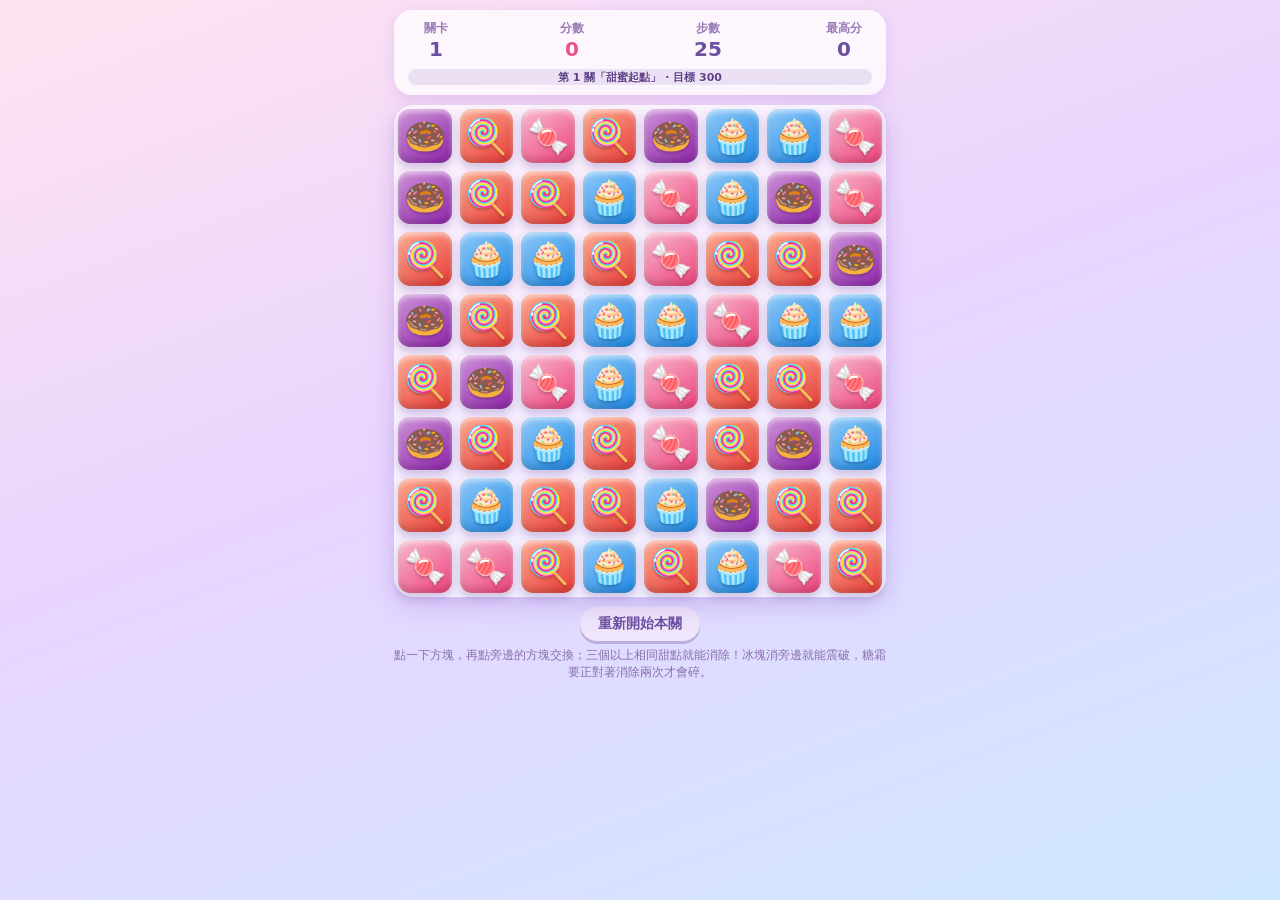
==== commit 6b8455be: "消消樂搬到網站根目錄並加入離線可玩(PWA)，跑酷遊戲移到 /runner/" ====
--- a/index.html
+++ b/index.html
@@ -1,35 +1,23 @@
-<!DOCTYPE html>
-<html lang="zh-TW">
-  <head>
-    <meta charset="UTF-8" />
-    <meta name="viewport" content="width=device-width, initial-scale=1.0, maximum-scale=1.0, user-scalable=no, viewport-fit=cover" />
-    <meta name="theme-color" content="#0a0a2e" />
-    <meta name="description" content="極速跑者 Speed Runner - 無盡跑酷網頁遊戲" />
-    <title>極速跑者 Speed Runner</title>
-    <!-- PWA：可安裝到主畫面／桌面 -->
-    <link rel="manifest" href="manifest.webmanifest" />
-    <link rel="icon" type="image/png" href="icons/icon-192.png" />
-    <link rel="apple-touch-icon" href="icons/apple-touch-icon.png" />
-    <meta name="mobile-web-app-capable" content="yes" />
-    <meta name="apple-mobile-web-app-capable" content="yes" />
-    <meta name="apple-mobile-web-app-status-bar-style" content="black-translucent" />
-    <meta name="apple-mobile-web-app-title" content="極速跑者" />
-    <style>
-      html, body { margin: 0; padding: 0; overflow: hidden; background: #0a0a2e; }
-      #root { width: 100vw; height: 100vh; height: 100dvh; }
-      .app-loading {
-        display: flex; align-items: center; justify-content: center;
-        width: 100vw; height: 100vh; color: #00f0ff;
-        font-family: system-ui, sans-serif; font-size: 1.2rem;
-      }
-    </style>
-    <script type="module" crossorigin src="./assets/index-Dq6ZxQnH.js"></script>
-    <link rel="stylesheet" crossorigin href="./assets/index-DbuwLztr.css">
-  </head>
-  <body>
-    <div id="root">
-      <div class="app-loading">載入中…</div>
-    </div>-
-  </body>
-</html>
+<!doctype html>
+<html lang="zh-Hant">
+  <head>
+    <meta charset="UTF-8" />
+    <meta name="viewport" content="width=device-width, initial-scale=1.0, maximum-scale=1.0, user-scalable=no" />
+    <meta name="theme-color" content="#ff8fb3" />
+    <meta name="description" content="開心消消樂 - 甜點三消網頁遊戲，可安裝到桌面離線遊玩" />
+    <title>開心消消樂 Happy Match 3</title>
+    <!-- PWA：可安裝到主畫面／桌面，安裝後可離線遊玩 -->
+    <link rel="manifest" href="manifest.webmanifest" />
+    <link rel="icon" type="image/png" href="icons/icon-192.png" />
+    <link rel="apple-touch-icon" href="icons/apple-touch-icon.png" />
+    <meta name="mobile-web-app-capable" content="yes" />
+    <meta name="apple-mobile-web-app-capable" content="yes" />
+    <meta name="apple-mobile-web-app-status-bar-style" content="black-translucent" />
+    <meta name="apple-mobile-web-app-title" content="開心消消樂" />
+    <script type="module" crossorigin src="./assets/index-uk8pZOBu.js"></script>
+    <link rel="stylesheet" crossorigin href="./assets/index-DUuoWUWG.css">
+  </head>
+  <body>
+    <div id="root"></div>
+  </body>
+</html>
--- a/assets/index-DUuoWUWG.css
+++ b/assets/index-DUuoWUWG.css
@@ -0,0 +1 @@
+*{margin:0;padding:0;box-sizing:border-box;-webkit-tap-highlight-color:transparent}html,body{height:100%;overflow:hidden}body{font-family:Segoe UI,PingFang TC,Microsoft JhengHei,system-ui,sans-serif;background:linear-gradient(160deg,#ffe3f0,#e8d5ff 45%,#cfe8ff);user-select:none;-webkit-user-select:none;touch-action:manipulation}.app{height:100%;max-width:520px;margin:0 auto;display:flex;flex-direction:column;padding:10px 14px;gap:10px}.hud{background:#ffffffbf;border-radius:18px;padding:10px 14px;box-shadow:0 4px 14px #b478dc40;-webkit-backdrop-filter:blur(6px);backdrop-filter:blur(6px)}.hud-row{display:flex;justify-content:space-between;gap:6px}.hud-item{display:flex;flex-direction:column;align-items:center;min-width:56px}.hud-label{font-size:12px;color:#9a7bb8;font-weight:600}.hud-value{font-size:20px;font-weight:800;color:#6b4fa0;line-height:1.2}.hud-value.score{color:#e8548a}.hud-value.danger{color:#e53935;animation:pulse .8s ease-in-out infinite}@keyframes pulse{50%{transform:scale(1.18)}}.progress-wrap{margin-top:8px;height:16px;background:#9b78c82e;border-radius:999px;position:relative;overflow:hidden}.progress-bar{height:100%;border-radius:999px;background:linear-gradient(90deg,#ffb347,#ff6fa5);transition:width .3s ease}.progress-text{position:absolute;top:0;right:0;bottom:0;left:0;display:flex;align-items:center;justify-content:center;font-size:11px;font-weight:700;color:#5d3f86;text-shadow:0 1px 0 rgba(255,255,255,.6)}.board-wrap{flex:1;display:flex;align-items:center;justify-content:center;position:relative;min-height:0}.board{position:relative;width:min(100%,58vh);aspect-ratio:1;background:#ffffff8c;border-radius:20px;box-shadow:0 8px 24px #9664d24d,inset 0 2px 8px #ffffffb3}.cell-bg{position:absolute;padding:3px}.cell-bg:after{content:"";display:block;width:100%;height:100%;border-radius:12px;background:#ffffff73}.tile{position:absolute;padding:4px;background:none;border:none;cursor:pointer;transition:left .2s ease,top .2s ease;z-index:1}.tile-inner{display:flex;align-items:center;justify-content:center;width:100%;height:100%;border-radius:22%;box-shadow:0 4px 8px #5a328c47,inset 0 -4px 6px #00000026,inset 0 3px 5px #ffffff8c;transition:transform .15s ease}.tile-face{font-size:clamp(18px,5.4vmin,34px);line-height:1;filter:drop-shadow(0 2px 1px rgba(0,0,0,.2));pointer-events:none}.tile:not(:disabled):active .tile-inner{transform:scale(.9)}.tile.selected{z-index:3}.tile.selected .tile-inner{transform:scale(1.12);box-shadow:0 0 0 3px #fff,0 0 18px 5px #ffd75af2,0 4px 8px #5a328c4d;animation:bounce .5s ease infinite alternate}@keyframes bounce{to{transform:scale(1.2)}}.tile.clearing{z-index:2;pointer-events:none}.tile.clearing .tile-inner{animation:pop .3s ease forwards}@keyframes pop{40%{transform:scale(1.25) rotate(8deg);opacity:1}to{transform:scale(0) rotate(-20deg);opacity:0}}.tile.frozen{cursor:not-allowed}.tile.frozen .tile-inner{filter:brightness(.85) saturate(.5)}.tile.frozen .tile-face{opacity:.55}.ice-overlay{position:absolute;top:4px;right:4px;bottom:4px;left:4px;border-radius:22%;background:linear-gradient(135deg,#b4dcffb3,#64aaffd9),repeating-linear-gradient(45deg,rgba(255,255,255,.25) 0px,rgba(255,255,255,.25) 2px,transparent 2px,transparent 6px);box-shadow:inset 0 0 12px #fff9,0 0 8px #78b4ff80;display:flex;align-items:center;justify-content:center;font-size:clamp(16px,4.8vmin,30px);pointer-events:none;animation:iceShine 2.4s ease-in-out infinite}@keyframes iceShine{0%,to{filter:brightness(1)}50%{filter:brightness(1.25)}}.tile.frosted{cursor:not-allowed}.tile.frosted .tile-inner{filter:brightness(.9) saturate(.4)}.tile.frosted .tile-face{opacity:.4}.frost-overlay{position:absolute;top:4px;right:4px;bottom:4px;left:4px;border-radius:22%;background:linear-gradient(160deg,#fffffff7,#f0eef8eb 55%,#d8d2e8e6);box-shadow:inset 0 -5px 8px #968cb466,inset 0 3px 6px #fffffff2,0 0 8px #ffffffb3;display:flex;align-items:center;justify-content:center;font-size:clamp(16px,4.8vmin,30px);pointer-events:none}.frost-face{filter:drop-shadow(0 1px 1px rgba(120,110,150,.4))}.frost-overlay.cracked{background:linear-gradient(160deg,#fffc,#ebe9f4ad 55%,#d2cde29e)}.frost-overlay.cracked:before{content:"";position:absolute;top:0;right:0;bottom:0;left:0;border-radius:22%;background:linear-gradient(115deg,transparent 45%,rgba(110,100,145,.6) 48%,rgba(110,100,145,.6) 50%,transparent 53%),linear-gradient(58deg,transparent 38%,rgba(110,100,145,.5) 41%,rgba(110,100,145,.5) 42.5%,transparent 46%),linear-gradient(150deg,transparent 62%,rgba(110,100,145,.55) 64%,rgba(110,100,145,.55) 65.5%,transparent 68%)}.frost-overlay.cracked .frost-face{opacity:.75;transform:scale(.92)}.combo-pop{position:absolute;top:12%;left:50%;transform:translate(-50%);font-size:clamp(22px,6vmin,36px);font-weight:900;color:#ff5e9c;text-shadow:0 2px 0 #fff,0 4px 10px rgba(255,90,160,.5);animation:comboUp .6s ease;z-index:10;pointer-events:none}@keyframes comboUp{0%{transform:translate(-50%) scale(.4);opacity:0}60%{transform:translate(-50%) scale(1.2);opacity:1}to{transform:translate(-50%) scale(1)}}.notice{position:absolute;top:45%;left:50%;transform:translate(-50%,-50%);background:#6b4fa0eb;color:#fff;padding:10px 22px;border-radius:999px;font-weight:700;font-size:15px;z-index:10;pointer-events:none;white-space:nowrap}.overlay{position:absolute;top:0;right:0;bottom:0;left:0;background:#50327873;border-radius:20px;display:flex;align-items:center;justify-content:center;z-index:20;-webkit-backdrop-filter:blur(3px);backdrop-filter:blur(3px)}.panel{background:#fff;border-radius:24px;padding:26px 34px;text-align:center;box-shadow:0 12px 40px #3c1e6466;animation:panelIn .35s cubic-bezier(.34,1.56,.64,1);display:flex;flex-direction:column;gap:10px;min-width:240px}@keyframes panelIn{0%{transform:scale(.6);opacity:0}}.panel-emoji{font-size:52px;animation:bounce .6s ease infinite alternate}.panel h2{color:#6b4fa0;font-size:26px}.panel p{color:#9a7bb8;font-weight:600;margin-bottom:6px}.btn{border:none;border-radius:999px;padding:12px 26px;font-size:16px;font-weight:800;font-family:inherit;color:#6b4fa0;background:#efe6fb;cursor:pointer;box-shadow:0 3px #785aaa59;transition:transform .1s ease,box-shadow .1s ease}.btn:active{transform:translateY(2px);box-shadow:0 1px #785aaa59}.btn.primary{background:linear-gradient(135deg,#ffb347,#ff6fa5);color:#fff;box-shadow:0 4px #dc5a8c8c}.btn.primary:active{box-shadow:0 1px #dc5a8c8c}.btn.small{padding:8px 18px;font-size:14px}.btn:disabled{opacity:.5;cursor:default}.footer{display:flex;flex-direction:column;align-items:center;gap:6px;padding-bottom:4px}.hint{font-size:12px;color:#8a6fae;text-align:center}@media (max-height: 620px){.hud{padding:8px 12px}.hud-value{font-size:17px}.app{gap:6px;padding:8px 12px}.hint{display:none}}
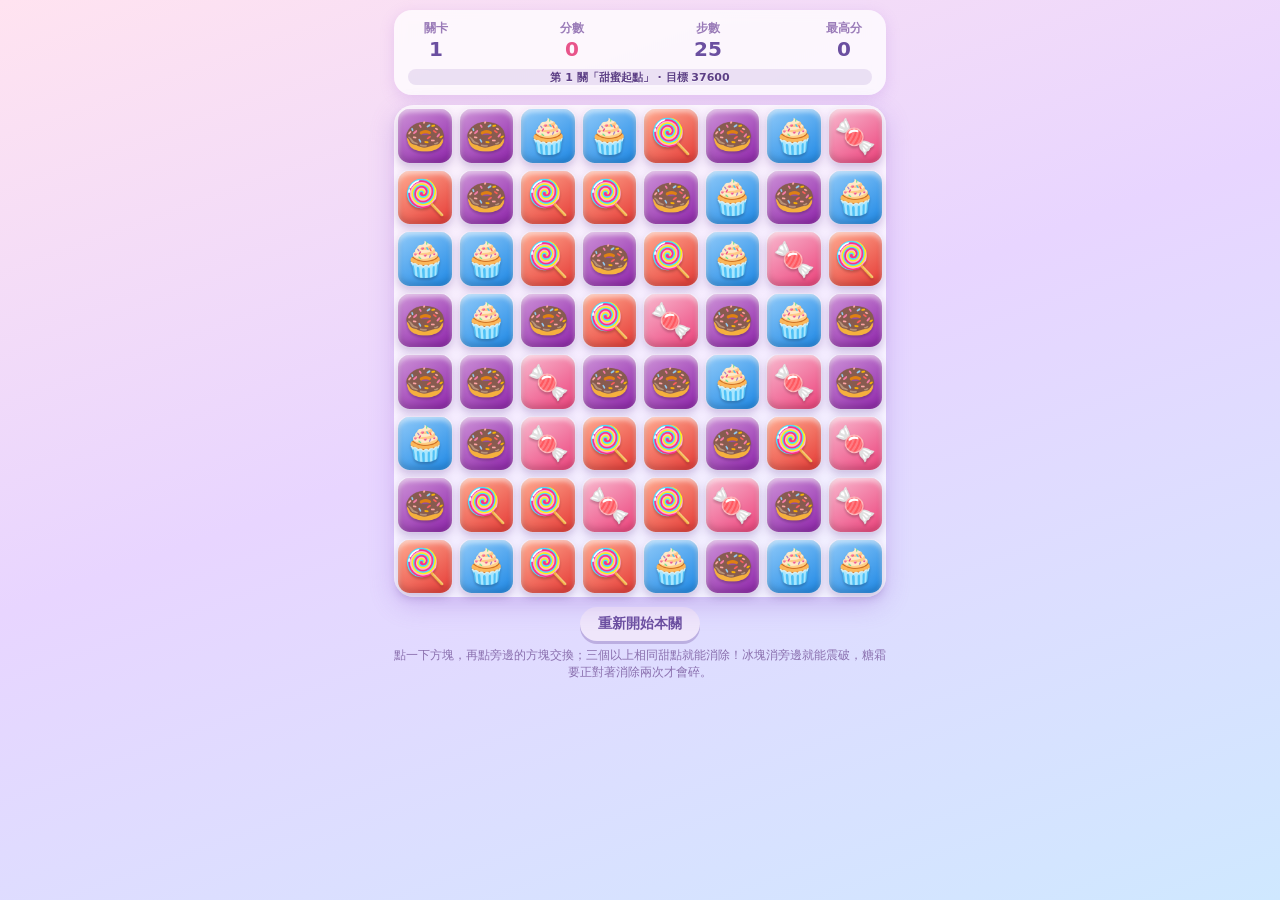
==== commit ad8de6f7: "重新平衡關卡難度：目標分改由模擬推算（各關實測通關率78%~95%），並升級離線快取版本" ====
--- a/index.html
+++ b/index.html
@@ -14,7 +14,7 @@
     <meta name="apple-mobile-web-app-capable" content="yes" />
     <meta name="apple-mobile-web-app-status-bar-style" content="black-translucent" />
     <meta name="apple-mobile-web-app-title" content="開心消消樂" />
-    <script type="module" crossorigin src="./assets/index-uk8pZOBu.js"></script>
+    <script type="module" crossorigin src="./assets/index-BV5QCbnk.js"></script>
     <link rel="stylesheet" crossorigin href="./assets/index-DUuoWUWG.css">
   </head>
   <body>
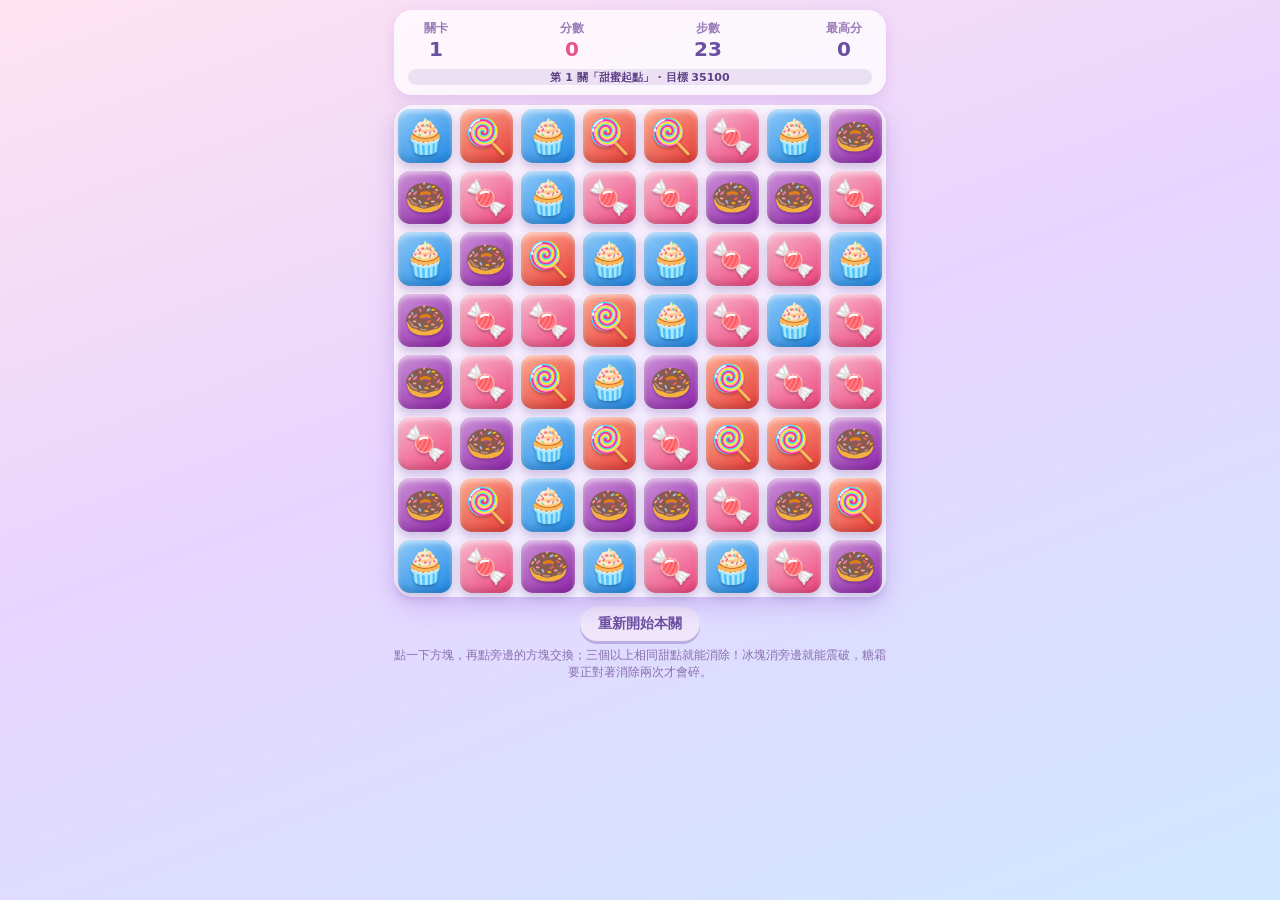
==== commit 2559e988: "各關步數減 2 並依模擬重算目標分（通關率維持 77%~95%），離線快取升級 v3" ====
--- a/index.html
+++ b/index.html
@@ -14,7 +14,7 @@
     <meta name="apple-mobile-web-app-capable" content="yes" />
     <meta name="apple-mobile-web-app-status-bar-style" content="black-translucent" />
     <meta name="apple-mobile-web-app-title" content="開心消消樂" />
-    <script type="module" crossorigin src="./assets/index-BV5QCbnk.js"></script>
+    <script type="module" crossorigin src="./assets/index-DYGocy7F.js"></script>
     <link rel="stylesheet" crossorigin href="./assets/index-DUuoWUWG.css">
   </head>
   <body>
